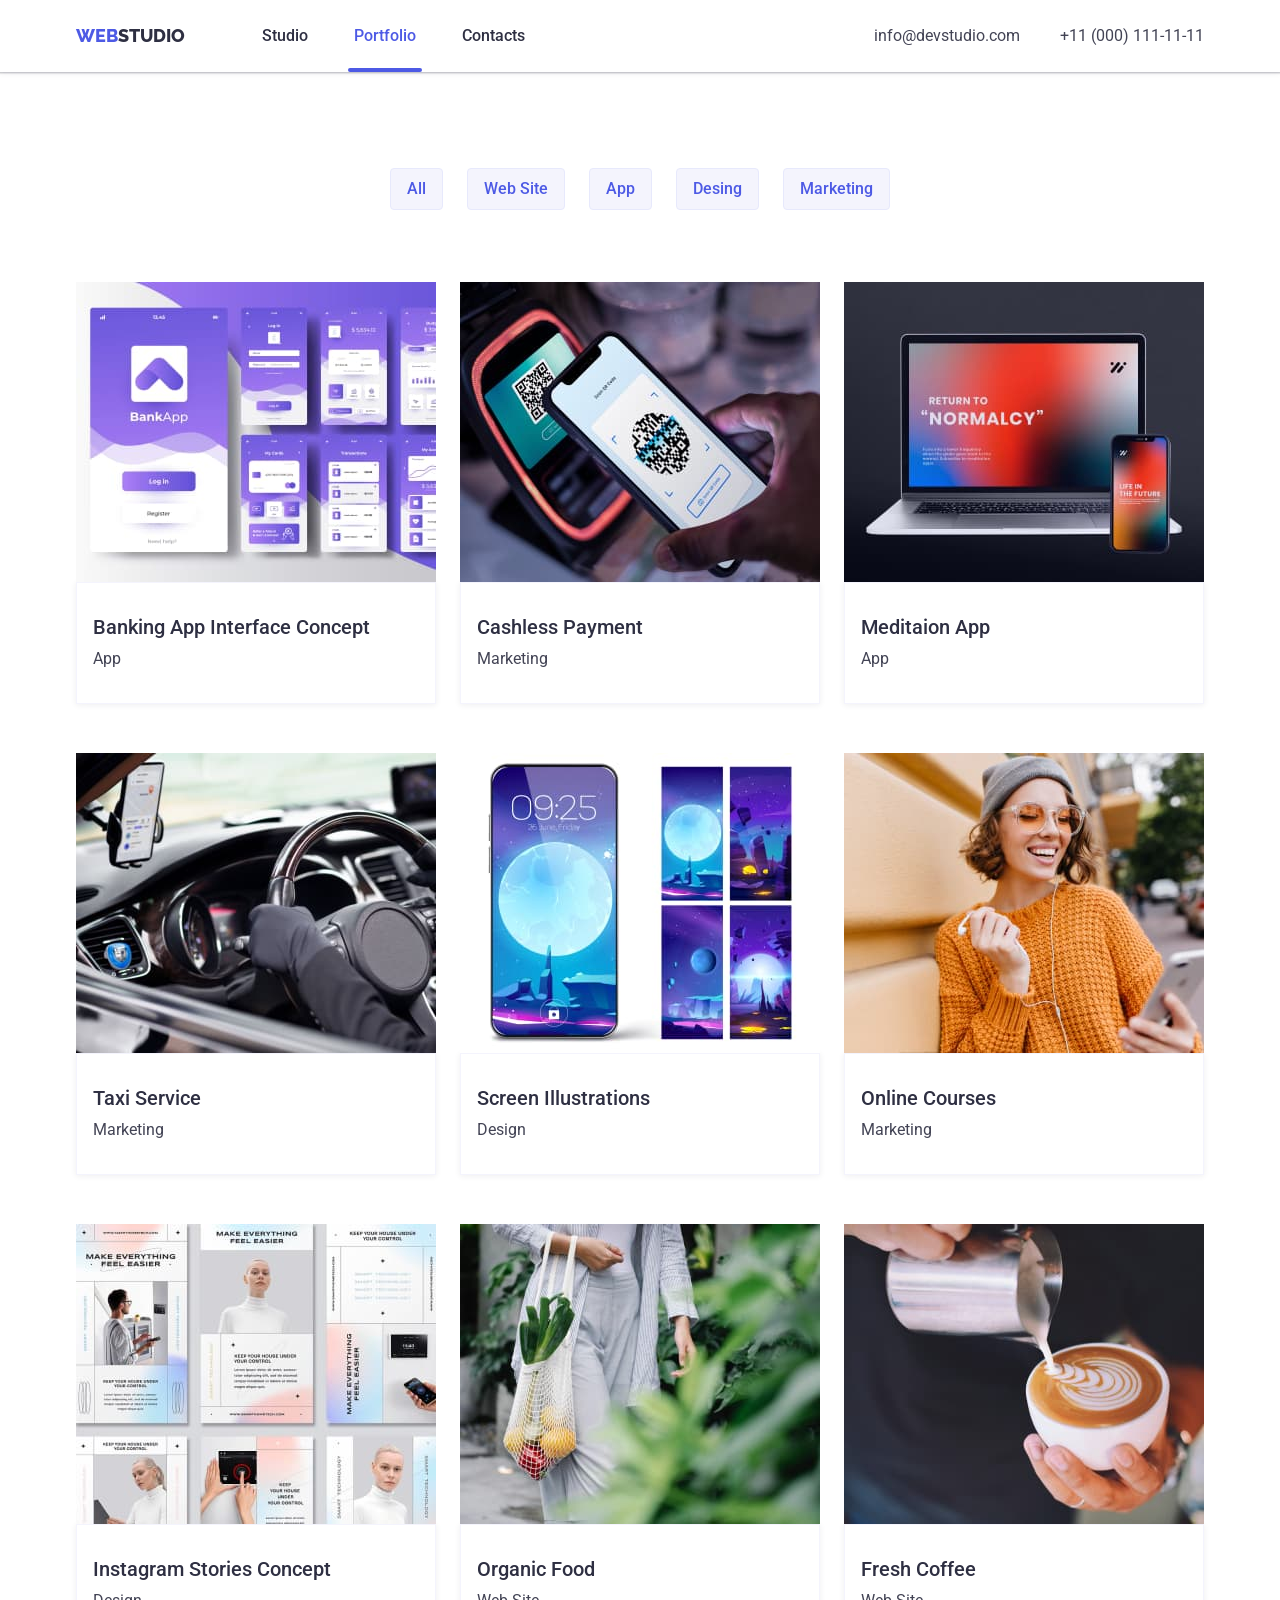
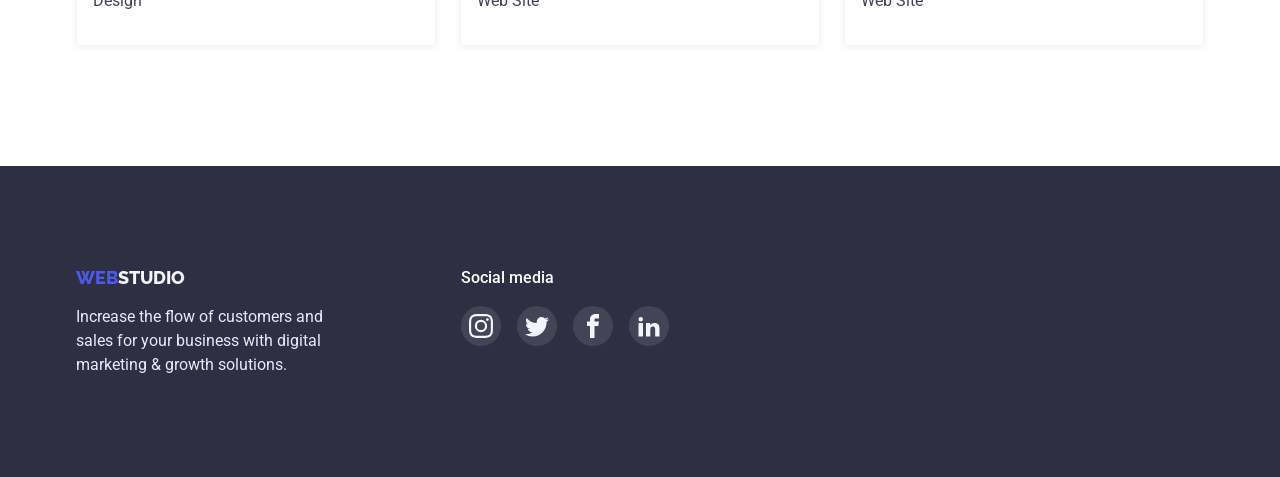
==== portfolio.html @ b34e12d8 "Files copy file" ====
<!DOCTYPE html>
<html lang="en">

<head>
    <meta charset="UTF-8" />
    <meta http-equiv="X-UA-Compatible" content="IE=edge" />
    <meta name="viewport" content="width=device-width, initial-scale=1.0" />
    <title>Portfolio</title>
    <link rel="preconnect" href="https://fonts.googleapis.com" />
    <link rel="preconnect" href="https://fonts.gstatic.com" crossorigin />
    <link href="https://fonts.googleapis.com/css2?family=Raleway:wght@700&family=Roboto:wght@400;500;700;900&display=swap" rel="stylesheet" />
    <link rel="stylesheet" href="https://cdnjs.cloudflare.com/ajax/libs/modern-normalize/1.1.0/modern-normalize.min.css" />
    <link rel="stylesheet" href="./css/style.css" />
</head>

<body>
    <header class="header">
        <div class="container nav-container">
            <a href="./index.html" class="logo"><span class="logo_span">web</span>studio</a
        >
        <nav class="nav_menu">
          <ul class="menu-item">
            <li class="menu list">
              <a class="menu-link" href="./index.html">Studio</a>
            </li>
            <li class="menu list">
                <a class="menu-link activ" href="./portfolio.html">Portfolio</a>
            </li>
            <li class="menu list">
               <a class="menu-link" href="#">Contacts</a>
            </li>
            </ul>
            </nav>
            <ul class="menu-auth">
                <li class="auth-menu list">
                    <a class="item-auth" href="mailto:info@devstudio.com">info@devstudio.com</a
            >
          </li>
          <li class="auth-menu list">
            <a class="item-auth" href="tel:+110001111111"
              >+11 (000) 111-11-11</a
            >
          </li>
        </ul>
      </div>
    </header>
    <main>
      <section class="section-filter">
        <h1 class="hide">Filter</h1>
        <ul class="filter">
          <li class="filter-link list">
            <button class="button" type="button">All</button>
          </li>
          <li class="filter-link list">
            <button class="button" type="button">Web Site</button>
          </li>
          <li class="filter-link list">
            <button class="button" type="button">App</button>
          </li>
          <li class="filter-link list">
            <button class="button" type="button">Desing</button>
          </li>
          <li class="filter-link list">
            <button class="button" type="button">Marketing</button>
          </li>
        </ul>
        <div class="container">
          <ul class="list-filter">
            <li class="item-filter list">
              <a class="link-filter" href="">
                <div class="text-item-efect">
                  <img
                  class="card"
                  src="./images/img-portfolio/bankink_app.jpg"
                  alt="Концепція інтерфейсу банківських додатків"
                  width="360px"
                />
                  <p class="item-text">
                    14 Stylish and User-Friendly App Design Concepts · Task Manager App · Calorie Tracker App · Exotic Fruit Ecommerce App · Cloud Storage App
                </p>
                </div>
                <div class="container-card">
                  <h2 class="subtitile">Banking App Interface Concept</h2>
                  <p class="text">App</p>
                </div>
              </a>
                </li>
                <li class="item-filter list">
                    <a class="link-filter" href="">
                      <div class="text-item-efect">
                        <img class="card" src="./images/img-portfolio/cashless_payment.jpg" alt="Безготівковий платіж" width="360px" />
                        <p class="item-text">
                          14 Stylish and User-Friendly App Design Concepts · Task Manager App · Calorie Tracker App · Exotic Fruit Ecommerce App · Cloud Storage App
                      </p> 
                      </div>
                        <div class="container-card">
                            <h2 class="subtitile">Cashless Payment</h2>
                            <p class="text">Marketing</p>
                        </div>
                    </a>
                </li>
                <li class="item-filter list">
                    <a class="link-filter" href="">
                      <div class="text-item-efect">
                        <img class="card" src="./images/img-portfolio/meditaion_app.jpg" alt="Додаток медитації" width="360px" />
                        <p class="item-text">
                            14 Stylish and User-Friendly App Design Concepts · Task Manager App · Calorie Tracker App · Exotic Fruit Ecommerce App · Cloud Storage App
                        </p>
                      </div>
                        
                        <div class="container-card">
                            <h2 class="subtitile">Meditaion App</h2>
                            <p class="text">App</p>
                        </div>
                    </a>
                </li>
                <li class="item-filter list">
                    <a class="link-filter" href="">
                      <div class="text-item-efect">
                        <img class="card" src="./images/img-portfolio/taxi.jpg" alt="Послуга таксі" width="360px" />
                        <p class="item-text">
                          14 Stylish and User-Friendly App Design Concepts · Task Manager App · Calorie Tracker App · Exotic Fruit Ecommerce App · Cloud Storage App
                      </p>
                      </div>
                        
                        <div class="container-card">
                            <h2 class="subtitile">Taxi Service</h2>
                            <p class="text">Marketing</p>
                        </div>
                    </a>
                </li>
                <li class="item-filter list">
                    <a class="link-filter" href="">
                      <div class="text-item-efect">
                        <img class="card" src="./images/img-portfolio/screen.jpg" alt="Екранні ілюстрації" width="360px" />
                        <p class="item-text">
                            14 Stylish and User-Friendly App Design Concepts · Task Manager App · Calorie Tracker App · Exotic Fruit Ecommerce App · Cloud Storage App
                        </p>
                      </div>
                        <div class="container-card">
                            <h2 class="subtitile">Screen Illustrations</h2>
                            <p class="text">Design</p>
                        </div>
                    </a>
                </li>
                <li class="item-filter list">
                    <a class="link-filter" href="">
                      <div class="text-item-efect">
                        <img class="card" src="./images/img-portfolio/online_courses.jpg" alt="Інтернет -курси" width="360px" />
                        <p class="item-text">
                            14 Stylish and User-Friendly App Design Concepts · Task Manager App · Calorie Tracker App · Exotic Fruit Ecommerce App · Cloud Storage App
                        </p>
                      </div>
                        
                        <div class="container-card">
                            <h2 class="subtitile">Online Courses</h2>
                            <p class="text">Marketing</p>
                        </div>
                    </a>
                </li>
                <li class="item-filter list">
                    <a class="link-filter" href="">
                      <div class="text-item-efect">
                        <img class="card" src="./images/img-portfolio/instagram_stories.jpg" alt="Концепція Instagram Stories" width="360px" />
                        <p class="item-text">
                            14 Stylish and User-Friendly App Design Concepts · Task Manager App · Calorie Tracker App · Exotic Fruit Ecommerce App · Cloud Storage App
                        </p>
                      </div>
                        <div class="container-card">
                            <h2 class="subtitile">Instagram Stories Concept</h2>
                            <p class="text">Design</p>
                        </div>
                    </a>
                </li>
                <li class="item-filter list">
                    <a class="link-filter" href="">
                      <div class="text-item-efect">
                        <img class="card" src="./images/img-portfolio/ordanic_food.jpg" alt="Натуральні харчові продукти" width="360px" />
                        <p class="item-text">
                            14 Stylish and User-Friendly App Design Concepts · Task Manager App · Calorie Tracker App · Exotic Fruit Ecommerce App · Cloud Storage App
                        </p>
                      </div>
                        
                        <div class="container-card">
                            <h2 class="subtitile">Organic Food</h2>
                            <p class="text">Web Site</p>
                        </div>
                    </a>
                </li>
                <li class="item-filter list">
                    <a class="link-filter" href="">
                      <div class="text-item-efect">
                        <img class="card" src="./images/img-portfolio/coffe.jpg" alt="Свіжа кава" width="360px" />
                        <p class="item-text">
                            14 Stylish and User-Friendly App Design Concepts · Task Manager App · Calorie Tracker App · Exotic Fruit Ecommerce App · Cloud Storage App
                        </p>
                      </div>
                        
                        <div class="container-card">
                            <h2 class="subtitile">Fresh Coffee</h2>
                            <p class="text">Web Site</p>
                        </div>
                    </a>
                </li>
            </ul>
        </div>
        </section>
        </main>
        <!-- Footer -->
        <footer class="footer">
          <div class="container">
            <div class="container-footer">
              <a href="" class="logo"
                ><span class="logo_span">web</span
                ><span class="logo_footer">studio</span></a
              >
              <p class="footer-text">
                Increase the flow of customers and sales for your business with
                digital marketing & growth solutions.
              </p>
            </div>
            <div class="container-social">
              <h3 class="text-social">Social media</h3>
              <ul class="footer-icon">
                <li class="icon-footer-svg list">
                  <a class="icons-button" href="">
                    <svg class="icon-svg" widht="24" height="24">
                      <use
                        href="./images/icons.svg/symbol-defs.svg#icon-instagram1"
                      ></use>
                    </svg>
                  </a>
                   </li>
                    <li class="icon-footer-svg list">
                        <a class="icons-button" href="">
                            <svg class="icon-svg" widht="24" height="24">
                        <use href="./images/icons.svg/symbol-defs.svg#icon-twitter1"></use>
                      </svg>
                        </a>
                    </li>
                    <li class="icon-footer-svg list">
                        <a class="icons-button" href="">
                            <svg class="icon-svg" widht="24" height="24">
                              <use href="./images/icons.svg/symbol-defs.svg#icon-facebook1"></use>
                      </svg>
                        </a>
                    </li>
                    <li class="icon-footer-svg list">
                        <a class="icons-button" href="">
                            <svg class="icon-svg" widht="24" height="24">
                              <use href="./images/icons.svg/symbol-defs.svg#icon-linkedin2"></use>
    
                      </svg>
                        </a>
                    </li> 
                </li>
              </ul>
            </div>
          </div>
        </footer>
        <script src="./modal.js"></script>
</body>

</html>
---- css/style.css ----
body {
    font-family: 'Roboto', sans-serif;
    font-size: 16px;
    color: #2E2F42;
}

:root {
    --color-iris: #4D5AE5;
    --color-iris-active: #404BBF;
    --color-navy-blue: #2E2F42;
    --color-slate: #434455;
    --color-light-slate: #8E8F99;
    --color-cornflower: #E7E9FC;
    --color-cloud: #F4F4FD;
    --color-many-blue-modal: rgba(46, 47, 66, 0.08);
    --color-white: #FFFFFF;
    --color-green: #31D0AA;
    --color-helper: #8E8F99;

    --taming-function: cubic-bezier(0.4, 0, 0.2, 1);
}

h1,
h2,
h3,
h4,
h5,
h6,
p {
    margin: 0;
}

.hide {
    display: none;
}

.list {
    padding: 0;
    margin: 0;
    list-style: none;
}


/*----------------- Logo ------------------*/

.logo {
    font-family: 'Raleway';
    font-weight: 800;
    font-size: 18px;
    line-height: 1.3;
    text-transform: uppercase;
    text-decoration: none;
    color: var(--color-navy-blue);
}

.logo_span {
    color: var(--color-iris);
}


/*----------------- Navigetion ------------------*/

.backdrop {
    position: fixed;
    top: 0;
    left: 0;
    width: 100%;
    height: 100%;
    background: rgba(46, 47, 66, 0.4);

}

.backdrop.is-hidden {
    opacity: 0;
    pointer-events: none;
}

.backdrop.is-hidden .modal {
    transform: translate(-50%, -50%) scale(0.9);
}

.modal {
    position: absolute;
    top: 50%;
    left: 50%;
    transform: translate(-50%, -50%) scale(1);

    transition: transform 250ms var(--taming-function);

    height: 576px;
    width: 408px;


    background-color: var(--color-cloud);
    border-radius: 4px;

    box-shadow: 0px 1px 1px rgba(0, 0, 0, 0.14), 0px 1px 3px rgba(0, 0, 0, 0.12), 0px 2px 1px rgba(0, 0, 0, 0.2);
}


.button-modal {
    position: absolute;
    top: 0;
    right: 0;
    margin-top: 24px;
    margin-right: 24px;
    cursor: pointer;
    width: 24px;
    height: 24px;
    background-color: var(--color-cornflower);
    border: 1px solid rgba(0, 0, 0, 0.1);
    border-radius: 50%;
    background-image: url('../images/decoretion/to_close_modal.svg');
    background-repeat: no-repeat;
    background-position: center;
    background-size: 8px;
}


.header {
    box-shadow: 0px 2px 1px rgba(46, 47, 66, 0.08), 0px 1px 1px rgba(46, 47, 66, 0.16), 0px 1px 6px rgba(46, 47, 66, 0.08);
}

.nav-container {
    display: flex;
    align-items: center;
}

.menu-item,
.menu-auth {
    margin: 0;
    padding: 0;
}

.menu-item {
    display: flex;
    margin-left: 77px;
}

.menu-item .menu {
    margin-right: 40px;
}

.menu-item .menu:last-child {
    margin-right: 0;
}

.menu-item .menu-link {
    display: block;
    font-weight: 500;
    line-height: 1.5;
    text-decoration: none;
    padding-top: 24px;
    padding-bottom: 24px;
    color: var(--color-navy-blue);
    transition: color 250ms var(--taming-function);
}

.menu-item .activ {
    position: relative;
    display: block;
    padding: 24px 6px 24px 6px;
    color: var(--color-iris);
}


.activ::after {
    content: '';
    position: absolute;
    left: 0;
    bottom: 0;
    width: 100%;
    height: 4px;
    background-color: var(--color-iris);
    border-radius: 2px;
}

.menu-item .menu-link:hover,
.menu-item .menu-link:focus {
    color: var(--color-slate);
}

.menu-item .activ:hover {
    color: var(--color-iris);
}

.menu-item .menu-link:active {
    color: var(--color-iris);
}

.menu-auth {
    display: flex;
    margin-left: auto;
}

.menu-auth .auth-menu+.auth-menu {
    margin-left: 40px;
}

.item-auth {
    line-height: 1.5;
    color: var(--color-slate);
    text-decoration: none;
    transition: color 250ms var(--taming-function);
}

.item-auth:hover,
.item-auth:focus {
    color: var(--color-iris);
}


/*----------------- Hero ------------------*/

.hero {
    background-color: var(--color-navy-blue);
    padding-top: 192px;
    padding-bottom: 192px;
    max-width: 1440px;
    margin-left: auto;
    margin-right: auto;
    background-image: linear-gradient( to right, rgba(46, 47, 66, 0.7), rgba(46, 47, 66, 0.7)), url("../images/people-office\ .jpg");
    background-repeat: no-repeat;
    background-position: center;
    background-size: cover;
}

.title {
    text-align: center;
    font-size: 56px;
    font-weight: 500;
    line-height: 1.07;
    margin-bottom: 48px;
    color: var(--color-white);
}


/*----------------- Buttoon ------------------*/

.btn {
    display: block;
    font-size: 16px;
    font-weight: 500;
    line-height: 1.25;
    font-family: inherit;
    cursor: pointer;
    padding: 16px 32px;
    margin: 0 auto;
    color: var(--color-white);
    background-color: var(--color-iris);
    border: 1px solid transparent;
    box-shadow: 0px 4px 4px rgba(0, 0, 0, 0.15);
    border-radius: 4px;
    transition: background-color 250ms cubic-bezier(0.4, 0, 0.2, 1);
}

.btn:hover,
.btn:focus {
    background-color: var(--color-iris);
    box-shadow: 0px 1px 6px rgba(46, 47, 66, 0.08), 0px 1px 1px rgba(46, 47, 66, 0.16), 0px 2px 1px rgba(46, 47, 66, 0.08);
}

.btn:active {
    background-color: var(--color-iris-active);
    box-shadow: 0px 4px 4px rgba(0, 0, 0, 0.15);
}


/*----- Button Portfolio -----*/

.button {
    font-family: inherit;
    font-weight: 500;
    cursor: pointer;
    color: var(--color-iris);
    background: var(--color-cloud);
    padding: 8px 16px;
    border-radius: 4px;
    line-height: 1.5;
    border: 1px solid var(--color-cornflower);
    transition: background 250ms var(--taming-function),
    border 250ms var(--taming-function),
    color 250ms var(--taming-function);

}

.button:active,
.button:hover,
.button:focus {
    color: var(--color-white);
    background-color: var(--color-iris);
    border: 1px solid var(--color-iris);
    box-shadow: 0px 3px 1px rgba(0, 0, 0, 0.1), 0px 2px 1px rgba(0, 0, 0, 0.08), 0px 2px 2px rgba(0, 0, 0, 0.12);
}


/*----------------- Section ------------------*/

.container {
    width: 1158px;
    margin-right: auto;
    margin-left: auto;
    padding-left: 15px;
    padding-right: 15px;
}

.container-text {
    text-align: center;
    width: 264px;
    padding-top: 32px;
    padding-left: 0;
    padding-right: 0;
}

.section {
    padding-top: 120px;
    padding-bottom: 120px;
}

.section-nature {
    padding-bottom: 0;
}

.section-could {
    background-color: var(--color-cloud);
}

.section-title {
    text-align: center;
    font-size: 36px;
    font-weight: 700;
    line-height: 1.1;
    margin-bottom: 72px;
    text-transform: capitalize;
}

.section-sybtitle {
    font-size: 20px;
    font-weight: 500;
    line-height: 1.2;
    margin-bottom: 8px;
}

.icon-antenna::before {
    content: '';
    display: block;
    height: 112px;
    margin-bottom: 8px;
    background-color: var(--color-cloud);
    background-image: url("../images/icons.svg/antenna.svg");
    background-repeat: no-repeat;
    background-position: center;
    border-radius: 4px;
}

.icon-clock::before {
    content: '';
    display: block;
    height: 112px;
    margin-bottom: 8px;
    background-color: var(--color-cloud);
    background-image: url("../images/icons.svg/clock.svg");
    background-repeat: no-repeat;
    background-position: center;
    border-radius: 4px;
}

.icon-diagram::before {
    content: '';
    display: block;
    height: 112px;
    margin-bottom: 8px;
    background-color: var(--color-cloud);
    background-image: url("../images/icons.svg/diagram.svg");
    background-repeat: no-repeat;
    background-position: center;
    border-radius: 4px;
}

.icon-astronaut::before {
    content: '';
    display: block;
    height: 112px;
    margin-bottom: 8px;
    background-color: var(--color-cloud);
    background-image: url("../images/icons.svg/astronaut.svg");
    background-repeat: no-repeat;
    background-position: center;
    border-radius: 4px;
}

.section--text {
    display: flex;
    margin: 0;
    padding: 0;
}

.section--text .list {
    margin-right: 24px;
}

.section--text .list:last-child {
    margin-right: 0;
}

.section-text {
    width: 256px;
    line-height: 1.5;
    color: var(--color-navy-blue);
}

.user-subtitle {
    font-size: 20px;
    font-weight: 500;
    line-height: 1.2;
    margin-bottom: 8px;
}

.list_work {
    display: flex;
    padding: 0;
}

.list_work > .list:not(:last-child) {
    margin-right: 24px;
}

.user-text {
    width: 264px;
    line-height: 1.2;
    color: var(--color-slate);
}

.user-item {
    background-color: var(--color-white);
    box-shadow: 0px 1px 6px rgba(46, 47, 66, 0.08), 0px 1px 1px rgba(46, 47, 66, 0.16), 0px 2px 1px rgba(46, 47, 66, 0.08);
    border-radius: 0px 0px 4px 4px;
}

.user-list {
    display: flex;
    margin: 0;
    padding: 0;
}

.user-list .list:not(:last-child) {
    margin-right: 24px;
}

.user-item-svg {
    display: flex;
    padding: 8px 16px 32px 16px;
}

.user-icon-svg {
    width: 40px;
    height: 40px;
}

.social-icon {
    display: flex;
    width: 100%;
    height: 100%;
    align-items: center;
    justify-content: center;
    background-color: var(--color-iris);
    border-radius: 50%;
}


.user-svg {
    fill: var(--color-cloud);
}

.card {
    display: block;
}


.icon-svg-link-customers {
    display: flex;
    width: 168px;
    height: 88px;
    align-items: center;
    justify-content: center;
    color: var(--color-light-slate);
    border: 1px solid var(--color-helper);
    border-radius: 4px;
    transition: color 250ms var(--taming-function),
    border 250ms var(--taming-function);
    ;
}


.icon-svg-link-customers:hover,
.icon-svg-link-customers:focus {    
    color: var(--color-iris);
    border-color: var(--color-iris);
}

.icon-customers {   
    fill: currentColor;
}

/*----------------- Footer ------------------*/

.footer .container {
    display: flex;
}

.logo_footer {
    color: var(--color-cloud);
}

.footer {
    padding-top: 100px;
    padding-bottom: 100px;
    background-color: var(--color-navy-blue);
}

.footer-text {
    width: 265px;
    line-height: 1.5;
    margin-top: 16px;
    color: var(--color-cornflower);
}

.container-social {
    margin-left: 120px;
}

.footer-icon {
    display: flex;
    margin: 0;
    padding: 0;
}

.footer-icon .icon-footer-svg+.icon-footer-svg {
    margin-left: 16px
}

.text-social {
    font-size: inherit;
    font-weight: 500;
    line-height: 1.5;
    margin-bottom: 16px;
    color: var(--color-white);
    
}


.icon-footer-svg {
    width: 40px;
    height: 40px;
}

.icons-button {
    display: flex;
    width: 100%;
    height: 100%;
    align-items: center;
    justify-content: center;
    background-color: rgba(255, 255, 255, 0.1);
    border-radius: 50%;

    transition: background-color 250ms var(--taming-function);
}

.icons-button:hover,
.icons-button:focus {
    background-color: var(--color-green);
}

.icon-svg {
    fill:var(--color-cloud);
}

.container-subscibe {
    margin-left: 80px;
}

.form-button {
    font-weight: 700;
    line-height: 1.5;
    cursor: pointer;
    width: 168px;
    height: 40px;
    padding-left: 24px;
    padding-right: 64px;
    color: var(--color-white);
    background-color: var(--color-iris);
    border-color: transparent;
    border-radius: 4px;
}

.form-button::after {
    content: '';
    background-image: url('../images/decoretion/plane_send.svg');
}

/*----------------- Protfolio ------------------*/

.section-filter {
    padding-top: 96px;
    padding-bottom: 120px;
}

.list-filter {
    display: flex;
    flex-wrap: wrap;
    justify-content: space-between;
    padding: 0;
    margin: 0;
}

.list-filter .item-filter+.item-filter:nth-child(-n+6) {
    margin-bottom: 49px;
}

.text-item-efect {
    position: relative;
    overflow: hidden;
    
}

.item-text {
    line-height: 1.5;

    position: absolute;
    top: 0;
    left: 0;

    width: 100%;
    height: 100%;

    padding: 40px 32px 0;

    background: rgba(77, 90, 229, 0.9);
    color: var(--color-cloud);

    opacity: 0;

    transform: translateY(100%);
    transition: transform 250ms var(--taming-function),
      opacity 250ms var(--taming-function);
}

.link-filter:hover .item-text,
.link-filter:focus .item-text {
    transform: translateY(0);
    opacity: 1;
}

.link-filter {
    display: block;
    color: var(--color-navy-blue);
    text-decoration: none;
}

.container-card {
    border: 0.5px solid #F4F4FD;
    box-shadow: 0px 1px 6px rgba(46, 47, 66, 0.08);
    background-color: var(--color-white);
}

.link-filter:hover,
.link-filter:focus {
    box-shadow: 0px 1px 6px rgba(46, 47, 66, 0.08), 0px 1px 1px rgba(46, 47, 66, 0.16), 0px 2px 1px rgba(46, 47, 66, 0.08);;
}       

.container-card {
    padding: 32px 0 32px 16px;
}

.subtitile {
    font-size: 20px;
    font-weight: 500;
    margin-bottom: 8px;
    line-height: 1.2;
    color: var(--color-navy-blue);
}

.text {
    line-height: 1.5;
    color: var(--color-slate);
}

.filter {
    display: flex;
    justify-content: center;
    margin: 0;
    padding: 0;
    margin-bottom: 72px;
}

.filter .list+.list {
    margin-left: 24px;
}
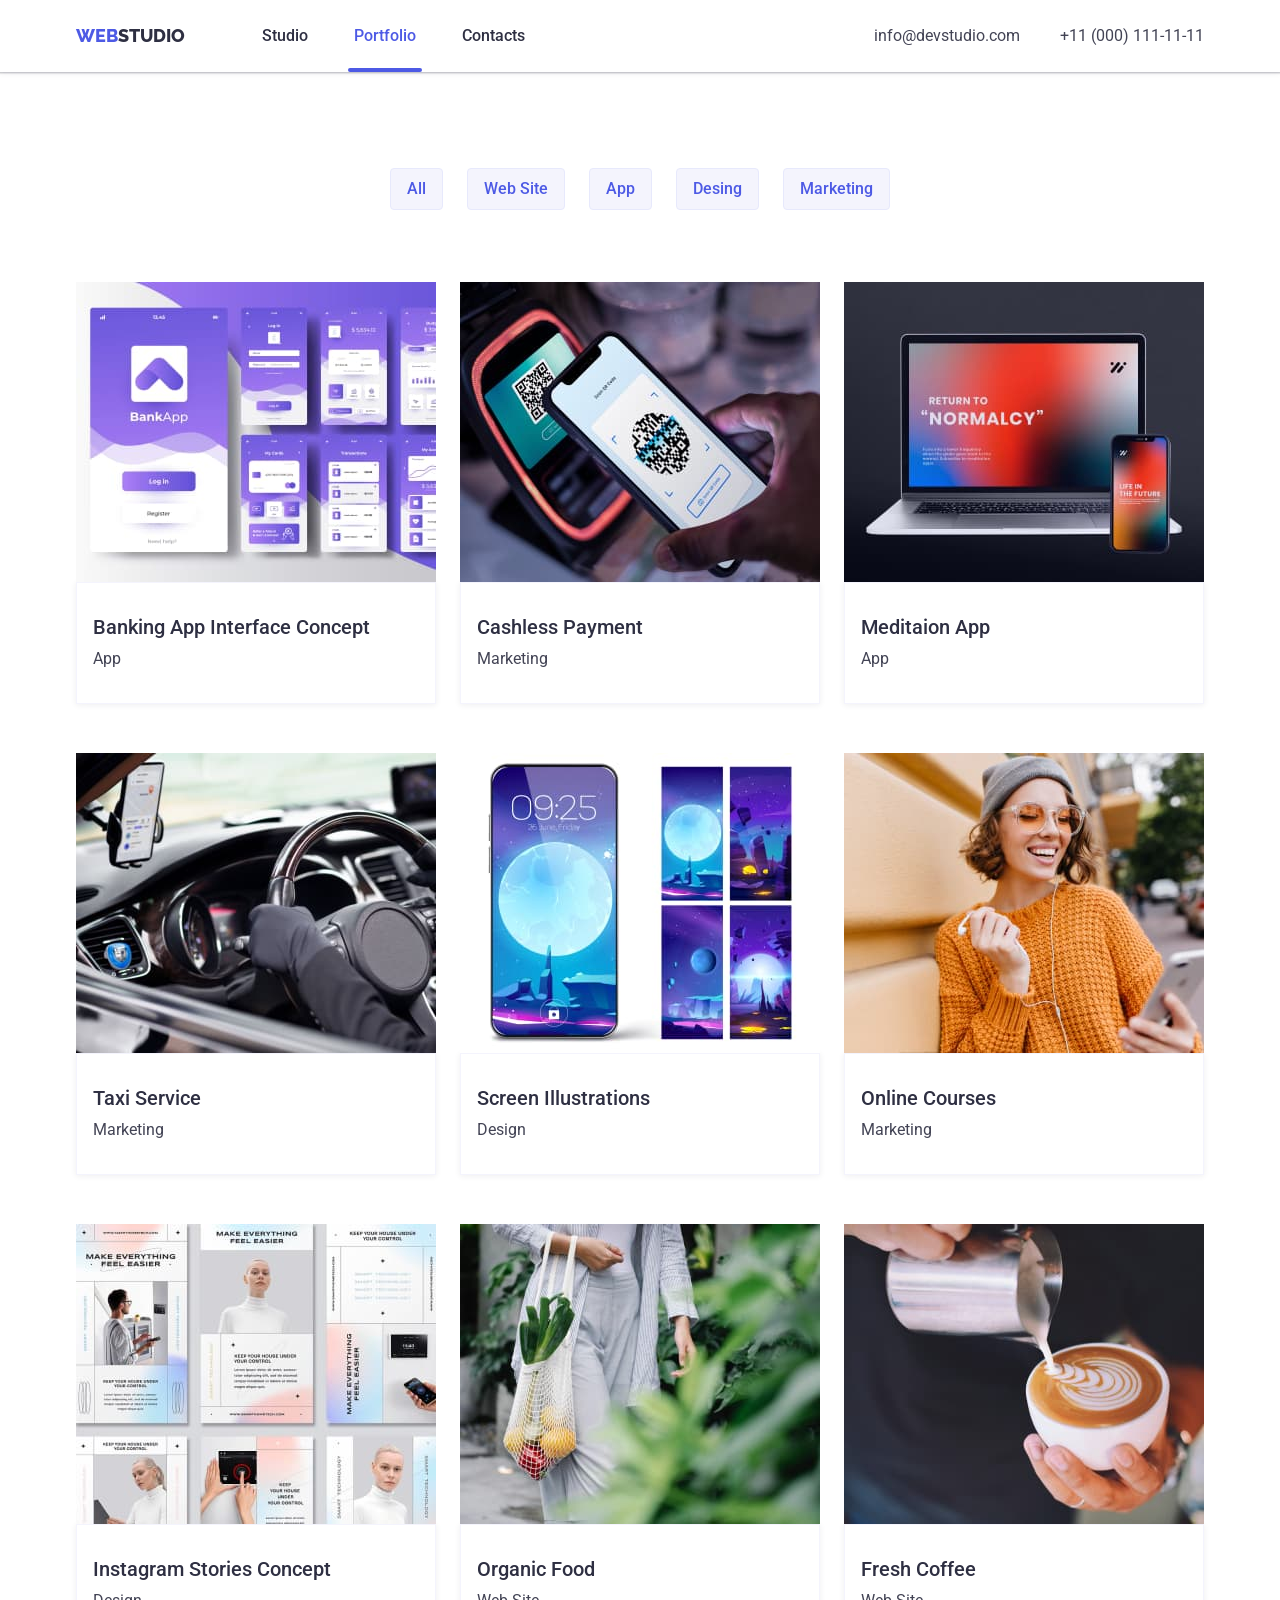
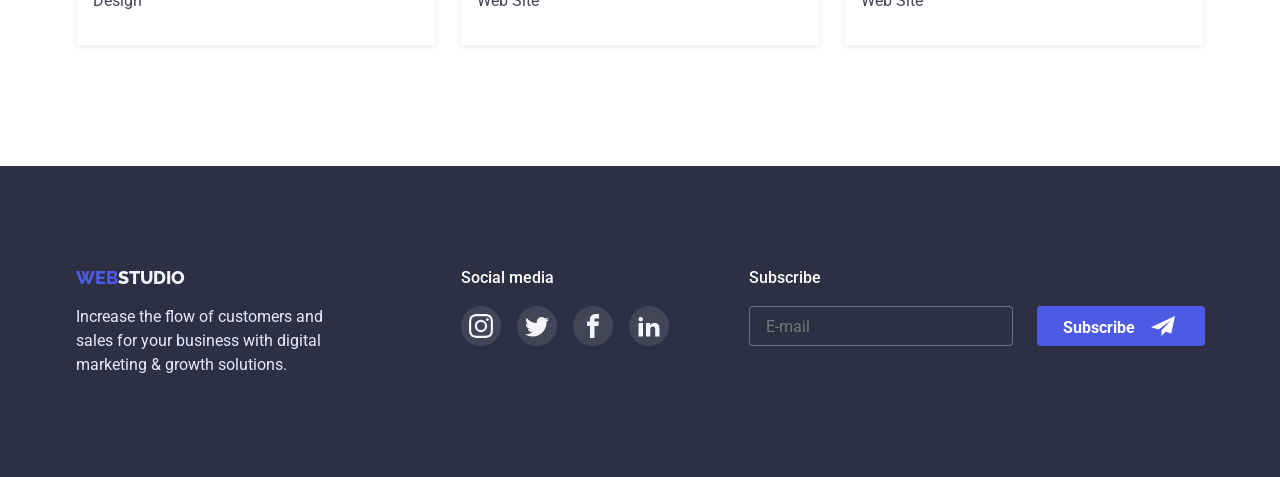
==== commit 2fdd2466: "css css" ====
--- a/portfolio.html
+++ b/portfolio.html
@@ -2,263 +2,269 @@
 <html lang="en">
 
 <head>
-    <meta charset="UTF-8" />
-    <meta http-equiv="X-UA-Compatible" content="IE=edge" />
-    <meta name="viewport" content="width=device-width, initial-scale=1.0" />
-    <title>Portfolio</title>
-    <link rel="preconnect" href="https://fonts.googleapis.com" />
-    <link rel="preconnect" href="https://fonts.gstatic.com" crossorigin />
-    <link href="https://fonts.googleapis.com/css2?family=Raleway:wght@700&family=Roboto:wght@400;500;700;900&display=swap" rel="stylesheet" />
-    <link rel="stylesheet" href="https://cdnjs.cloudflare.com/ajax/libs/modern-normalize/1.1.0/modern-normalize.min.css" />
-    <link rel="stylesheet" href="./css/style.css" />
+  <meta charset="UTF-8" />
+  <meta http-equiv="X-UA-Compatible" content="IE=edge" />
+  <meta name="viewport" content="width=device-width, initial-scale=1.0" />
+  <title>Portfolio</title>
+  <link rel="preconnect" href="https://fonts.googleapis.com" />
+  <link rel="preconnect" href="https://fonts.gstatic.com" crossorigin />
+  <link href="https://fonts.googleapis.com/css2?family=Raleway:wght@700&family=Roboto:wght@400;500;700;900&display=swap"
+    rel="stylesheet" />
+  <link rel="stylesheet"
+    href="https://cdnjs.cloudflare.com/ajax/libs/modern-normalize/1.1.0/modern-normalize.min.css" />
+  <link rel="stylesheet" href="./css/style.css" />
 </head>
 
 <body>
-    <header class="header">
-        <div class="container nav-container">
-            <a href="./index.html" class="logo"><span class="logo_span">web</span>studio</a
-        >
-        <nav class="nav_menu">
-          <ul class="menu-item">
-            <li class="menu list">
-              <a class="menu-link" href="./index.html">Studio</a>
-            </li>
-            <li class="menu list">
-                <a class="menu-link activ" href="./portfolio.html">Portfolio</a>
-            </li>
-            <li class="menu list">
-               <a class="menu-link" href="#">Contacts</a>
-            </li>
-            </ul>
-            </nav>
-            <ul class="menu-auth">
-                <li class="auth-menu list">
-                    <a class="item-auth" href="mailto:info@devstudio.com">info@devstudio.com</a
-            >
-          </li>
-          <li class="auth-menu list">
-            <a class="item-auth" href="tel:+110001111111"
-              >+11 (000) 111-11-11</a
-            >
+  <header class="header">
+    <div class="container nav-container">
+      <a href="./index.html" class="logo"><span class="logo_span">web</span>studio</a>
+      <nav class="nav_menu">
+        <ul class="menu-item">
+          <li class="menu list">
+            <a class="menu-link" href="./index.html">Studio</a>
+          </li>
+          <li class="menu list">
+            <a class="menu-link activ" href="./portfolio.html">Portfolio</a>
+          </li>
+          <li class="menu list">
+            <a class="menu-link" href="#">Contacts</a>
           </li>
         </ul>
-      </div>
-    </header>
-    <main>
-      <section class="section-filter">
-        <h1 class="hide">Filter</h1>
-        <ul class="filter">
-          <li class="filter-link list">
-            <button class="button" type="button">All</button>
-          </li>
-          <li class="filter-link list">
-            <button class="button" type="button">Web Site</button>
-          </li>
-          <li class="filter-link list">
-            <button class="button" type="button">App</button>
-          </li>
-          <li class="filter-link list">
-            <button class="button" type="button">Desing</button>
-          </li>
-          <li class="filter-link list">
-            <button class="button" type="button">Marketing</button>
+      </nav>
+      <ul class="menu-auth">
+        <li class="auth-menu list">
+          <a class="item-auth" href="mailto:info@devstudio.com">info@devstudio.com</a>
+        </li>
+        <li class="auth-menu list">
+          <a class="item-auth" href="tel:+110001111111">+11 (000) 111-11-11</a>
+        </li>
+      </ul>
+    </div>
+  </header>
+  <main>
+    <section class="section-filter">
+      <h1 class="hide">Filter</h1>
+      <ul class="filter">
+        <li class="filter-link list">
+          <button class="button" type="button">All</button>
+        </li>
+        <li class="filter-link list">
+          <button class="button" type="button">Web Site</button>
+        </li>
+        <li class="filter-link list">
+          <button class="button" type="button">App</button>
+        </li>
+        <li class="filter-link list">
+          <button class="button" type="button">Desing</button>
+        </li>
+        <li class="filter-link list">
+          <button class="button" type="button">Marketing</button>
+        </li>
+      </ul>
+      <div class="container">
+        <ul class="list-filter">
+          <li class="item-filter list">
+            <a class="link-filter" href="">
+              <div class="text-item-efect">
+                <img class="card" src="./images/img-portfolio/bankink_app.jpg"
+                  alt="Концепція інтерфейсу банківських додатків" width="360px" />
+                <p class="item-text">
+                  14 Stylish and User-Friendly App Design Concepts · Task Manager App · Calorie Tracker App · Exotic
+                  Fruit Ecommerce App · Cloud Storage App
+                </p>
+              </div>
+              <div class="container-card">
+                <h2 class="subtitile">Banking App Interface Concept</h2>
+                <p class="text">App</p>
+              </div>
+            </a>
+          </li>
+          <li class="item-filter list">
+            <a class="link-filter" href="">
+              <div class="text-item-efect">
+                <img class="card" src="./images/img-portfolio/cashless_payment.jpg" alt="Безготівковий платіж"
+                  width="360px" />
+                <p class="item-text">
+                  14 Stylish and User-Friendly App Design Concepts · Task Manager App · Calorie Tracker App · Exotic
+                  Fruit Ecommerce App · Cloud Storage App
+                </p>
+              </div>
+              <div class="container-card">
+                <h2 class="subtitile">Cashless Payment</h2>
+                <p class="text">Marketing</p>
+              </div>
+            </a>
+          </li>
+          <li class="item-filter list">
+            <a class="link-filter" href="">
+              <div class="text-item-efect">
+                <img class="card" src="./images/img-portfolio/meditaion_app.jpg" alt="Додаток медитації"
+                  width="360px" />
+                <p class="item-text">
+                  14 Stylish and User-Friendly App Design Concepts · Task Manager App · Calorie Tracker App · Exotic
+                  Fruit Ecommerce App · Cloud Storage App
+                </p>
+              </div>
+
+              <div class="container-card">
+                <h2 class="subtitile">Meditaion App</h2>
+                <p class="text">App</p>
+              </div>
+            </a>
+          </li>
+          <li class="item-filter list">
+            <a class="link-filter" href="">
+              <div class="text-item-efect">
+                <img class="card" src="./images/img-portfolio/taxi.jpg" alt="Послуга таксі" width="360px" />
+                <p class="item-text">
+                  14 Stylish and User-Friendly App Design Concepts · Task Manager App · Calorie Tracker App · Exotic
+                  Fruit Ecommerce App · Cloud Storage App
+                </p>
+              </div>
+
+              <div class="container-card">
+                <h2 class="subtitile">Taxi Service</h2>
+                <p class="text">Marketing</p>
+              </div>
+            </a>
+          </li>
+          <li class="item-filter list">
+            <a class="link-filter" href="">
+              <div class="text-item-efect">
+                <img class="card" src="./images/img-portfolio/screen.jpg" alt="Екранні ілюстрації" width="360px" />
+                <p class="item-text">
+                  14 Stylish and User-Friendly App Design Concepts · Task Manager App · Calorie Tracker App · Exotic
+                  Fruit Ecommerce App · Cloud Storage App
+                </p>
+              </div>
+              <div class="container-card">
+                <h2 class="subtitile">Screen Illustrations</h2>
+                <p class="text">Design</p>
+              </div>
+            </a>
+          </li>
+          <li class="item-filter list">
+            <a class="link-filter" href="">
+              <div class="text-item-efect">
+                <img class="card" src="./images/img-portfolio/online_courses.jpg" alt="Інтернет -курси" width="360px" />
+                <p class="item-text">
+                  14 Stylish and User-Friendly App Design Concepts · Task Manager App · Calorie Tracker App · Exotic
+                  Fruit Ecommerce App · Cloud Storage App
+                </p>
+              </div>
+              <div class="container-card">
+                <h2 class="subtitile">Online Courses</h2>
+                <p class="text">Marketing</p>
+              </div>
+            </a>
+          </li>
+          <li class="item-filter list">
+            <a class="link-filter" href="">
+              <div class="text-item-efect">
+                <img class="card" src="./images/img-portfolio/instagram_stories.jpg" alt="Концепція Instagram Stories"
+                  width="360px" />
+                <p class="item-text">
+                  14 Stylish and User-Friendly App Design Concepts · Task Manager App · Calorie Tracker App · Exotic
+                  Fruit Ecommerce App · Cloud Storage App
+                </p>
+              </div>
+              <div class="container-card">
+                <h2 class="subtitile">Instagram Stories Concept</h2>
+                <p class="text">Design</p>
+              </div>
+            </a>
+          </li>
+          <li class="item-filter list">
+            <a class="link-filter" href="">
+              <div class="text-item-efect">
+                <img class="card" src="./images/img-portfolio/ordanic_food.jpg" alt="Натуральні харчові продукти"
+                  width="360px" />
+                <p class="item-text">
+                  14 Stylish and User-Friendly App Design Concepts · Task Manager App · Calorie Tracker App · Exotic
+                  Fruit Ecommerce App · Cloud Storage App
+                </p>
+              </div>
+
+              <div class="container-card">
+                <h2 class="subtitile">Organic Food</h2>
+                <p class="text">Web Site</p>
+              </div>
+            </a>
+          </li>
+          <li class="item-filter list">
+            <a class="link-filter" href="">
+              <div class="text-item-efect">
+                <img class="card" src="./images/img-portfolio/coffe.jpg" alt="Свіжа кава" width="360px" />
+                <p class="item-text">
+                  14 Stylish and User-Friendly App Design Concepts · Task Manager App · Calorie Tracker App · Exotic
+                  Fruit Ecommerce App · Cloud Storage App
+                </p>
+              </div>
+
+              <div class="container-card">
+                <h2 class="subtitile">Fresh Coffee</h2>
+                <p class="text">Web Site</p>
+              </div>
+            </a>
           </li>
         </ul>
-        <div class="container">
-          <ul class="list-filter">
-            <li class="item-filter list">
-              <a class="link-filter" href="">
-                <div class="text-item-efect">
-                  <img
-                  class="card"
-                  src="./images/img-portfolio/bankink_app.jpg"
-                  alt="Концепція інтерфейсу банківських додатків"
-                  width="360px"
-                />
-                  <p class="item-text">
-                    14 Stylish and User-Friendly App Design Concepts · Task Manager App · Calorie Tracker App · Exotic Fruit Ecommerce App · Cloud Storage App
-                </p>
-                </div>
-                <div class="container-card">
-                  <h2 class="subtitile">Banking App Interface Concept</h2>
-                  <p class="text">App</p>
-                </div>
-              </a>
-                </li>
-                <li class="item-filter list">
-                    <a class="link-filter" href="">
-                      <div class="text-item-efect">
-                        <img class="card" src="./images/img-portfolio/cashless_payment.jpg" alt="Безготівковий платіж" width="360px" />
-                        <p class="item-text">
-                          14 Stylish and User-Friendly App Design Concepts · Task Manager App · Calorie Tracker App · Exotic Fruit Ecommerce App · Cloud Storage App
-                      </p> 
-                      </div>
-                        <div class="container-card">
-                            <h2 class="subtitile">Cashless Payment</h2>
-                            <p class="text">Marketing</p>
-                        </div>
-                    </a>
-                </li>
-                <li class="item-filter list">
-                    <a class="link-filter" href="">
-                      <div class="text-item-efect">
-                        <img class="card" src="./images/img-portfolio/meditaion_app.jpg" alt="Додаток медитації" width="360px" />
-                        <p class="item-text">
-                            14 Stylish and User-Friendly App Design Concepts · Task Manager App · Calorie Tracker App · Exotic Fruit Ecommerce App · Cloud Storage App
-                        </p>
-                      </div>
-                        
-                        <div class="container-card">
-                            <h2 class="subtitile">Meditaion App</h2>
-                            <p class="text">App</p>
-                        </div>
-                    </a>
-                </li>
-                <li class="item-filter list">
-                    <a class="link-filter" href="">
-                      <div class="text-item-efect">
-                        <img class="card" src="./images/img-portfolio/taxi.jpg" alt="Послуга таксі" width="360px" />
-                        <p class="item-text">
-                          14 Stylish and User-Friendly App Design Concepts · Task Manager App · Calorie Tracker App · Exotic Fruit Ecommerce App · Cloud Storage App
-                      </p>
-                      </div>
-                        
-                        <div class="container-card">
-                            <h2 class="subtitile">Taxi Service</h2>
-                            <p class="text">Marketing</p>
-                        </div>
-                    </a>
-                </li>
-                <li class="item-filter list">
-                    <a class="link-filter" href="">
-                      <div class="text-item-efect">
-                        <img class="card" src="./images/img-portfolio/screen.jpg" alt="Екранні ілюстрації" width="360px" />
-                        <p class="item-text">
-                            14 Stylish and User-Friendly App Design Concepts · Task Manager App · Calorie Tracker App · Exotic Fruit Ecommerce App · Cloud Storage App
-                        </p>
-                      </div>
-                        <div class="container-card">
-                            <h2 class="subtitile">Screen Illustrations</h2>
-                            <p class="text">Design</p>
-                        </div>
-                    </a>
-                </li>
-                <li class="item-filter list">
-                    <a class="link-filter" href="">
-                      <div class="text-item-efect">
-                        <img class="card" src="./images/img-portfolio/online_courses.jpg" alt="Інтернет -курси" width="360px" />
-                        <p class="item-text">
-                            14 Stylish and User-Friendly App Design Concepts · Task Manager App · Calorie Tracker App · Exotic Fruit Ecommerce App · Cloud Storage App
-                        </p>
-                      </div>
-                        
-                        <div class="container-card">
-                            <h2 class="subtitile">Online Courses</h2>
-                            <p class="text">Marketing</p>
-                        </div>
-                    </a>
-                </li>
-                <li class="item-filter list">
-                    <a class="link-filter" href="">
-                      <div class="text-item-efect">
-                        <img class="card" src="./images/img-portfolio/instagram_stories.jpg" alt="Концепція Instagram Stories" width="360px" />
-                        <p class="item-text">
-                            14 Stylish and User-Friendly App Design Concepts · Task Manager App · Calorie Tracker App · Exotic Fruit Ecommerce App · Cloud Storage App
-                        </p>
-                      </div>
-                        <div class="container-card">
-                            <h2 class="subtitile">Instagram Stories Concept</h2>
-                            <p class="text">Design</p>
-                        </div>
-                    </a>
-                </li>
-                <li class="item-filter list">
-                    <a class="link-filter" href="">
-                      <div class="text-item-efect">
-                        <img class="card" src="./images/img-portfolio/ordanic_food.jpg" alt="Натуральні харчові продукти" width="360px" />
-                        <p class="item-text">
-                            14 Stylish and User-Friendly App Design Concepts · Task Manager App · Calorie Tracker App · Exotic Fruit Ecommerce App · Cloud Storage App
-                        </p>
-                      </div>
-                        
-                        <div class="container-card">
-                            <h2 class="subtitile">Organic Food</h2>
-                            <p class="text">Web Site</p>
-                        </div>
-                    </a>
-                </li>
-                <li class="item-filter list">
-                    <a class="link-filter" href="">
-                      <div class="text-item-efect">
-                        <img class="card" src="./images/img-portfolio/coffe.jpg" alt="Свіжа кава" width="360px" />
-                        <p class="item-text">
-                            14 Stylish and User-Friendly App Design Concepts · Task Manager App · Calorie Tracker App · Exotic Fruit Ecommerce App · Cloud Storage App
-                        </p>
-                      </div>
-                        
-                        <div class="container-card">
-                            <h2 class="subtitile">Fresh Coffee</h2>
-                            <p class="text">Web Site</p>
-                        </div>
-                    </a>
-                </li>
-            </ul>
-        </div>
-        </section>
-        </main>
-        <!-- Footer -->
-        <footer class="footer">
-          <div class="container">
-            <div class="container-footer">
-              <a href="" class="logo"
-                ><span class="logo_span">web</span
-                ><span class="logo_footer">studio</span></a
-              >
-              <p class="footer-text">
-                Increase the flow of customers and sales for your business with
-                digital marketing & growth solutions.
-              </p>
-            </div>
-            <div class="container-social">
-              <h3 class="text-social">Social media</h3>
-              <ul class="footer-icon">
-                <li class="icon-footer-svg list">
-                  <a class="icons-button" href="">
-                    <svg class="icon-svg" widht="24" height="24">
-                      <use
-                        href="./images/icons.svg/symbol-defs.svg#icon-instagram1"
-                      ></use>
-                    </svg>
-                  </a>
-                   </li>
-                    <li class="icon-footer-svg list">
-                        <a class="icons-button" href="">
-                            <svg class="icon-svg" widht="24" height="24">
-                        <use href="./images/icons.svg/symbol-defs.svg#icon-twitter1"></use>
-                      </svg>
-                        </a>
-                    </li>
-                    <li class="icon-footer-svg list">
-                        <a class="icons-button" href="">
-                            <svg class="icon-svg" widht="24" height="24">
-                              <use href="./images/icons.svg/symbol-defs.svg#icon-facebook1"></use>
-                      </svg>
-                        </a>
-                    </li>
-                    <li class="icon-footer-svg list">
-                        <a class="icons-button" href="">
-                            <svg class="icon-svg" widht="24" height="24">
-                              <use href="./images/icons.svg/symbol-defs.svg#icon-linkedin2"></use>
-    
-                      </svg>
-                        </a>
-                    </li> 
-                </li>
-              </ul>
-            </div>
-          </div>
-        </footer>
-        <script src="./modal.js"></script>
+      </div>
+    </section>
+  </main>
+  <!-- Footer -->
+  <footer class="footer">
+    <div class="container">
+      <div class="container-footer">
+        <a href="" class="logo"><span class="logo_span">web</span><span class="logo_footer">studio</span></a>
+        <p class="footer-text">
+          Increase the flow of customers and sales for your business with
+          digital marketing & growth solutions.
+        </p>
+      </div>
+      <div class="container-social">
+        <h3 class="text-social">Social media</h3>
+        <ul class="footer-icon">
+          <li class="icon-footer-svg list">
+            <a class="icons-button" href="">
+              <svg class="icon-svg" widht="24" height="24">
+                <use href="./images/icons.svg/symbol-defs.svg#icon-instagram1"></use>
+              </svg>
+            </a>
+          </li>
+          <li class="icon-footer-svg list">
+            <a class="icons-button" href="">
+              <svg class="icon-svg" widht="24" height="24">
+                <use href="./images/icons.svg/symbol-defs.svg#icon-twitter1"></use>
+              </svg>
+            </a>
+          </li>
+          <li class="icon-footer-svg list">
+            <a class="icons-button" href="">
+              <svg class="icon-svg" widht="24" height="24">
+                <use href="./images/icons.svg/symbol-defs.svg#icon-facebook1"></use>
+              </svg>
+            </a>
+          </li>
+          <li class="icon-footer-svg list">
+            <a class="icons-button" href="">
+              <svg class="icon-svg" widht="24" height="24">
+                <use href="./images/icons.svg/symbol-defs.svg#icon-linkedin2"></use>
+              </svg>
+            </a>
+          </li>
+          </li>
+        </ul>
+      </div>
+      <div class="container-subscibe">
+        <h3 class="text-social">Subscribe</h3>
+          <form class="form-mailto" action="">
+            <input class="input-mailto" type="email" name="email" placeholder="E-mail">
+            <button type="submit" class="form-button">Subscribe</button>
+          </form>
+      </div>
+  </footer>
+  <script src="./modal.js"></script>
 </body>
 
 </html>
--- a/css/style.css
+++ b/css/style.css
@@ -16,6 +16,7 @@
     --color-white: #FFFFFF;
     --color-green: #31D0AA;
     --color-helper: #8E8F99;
+    --color-helpir: #757575;
 
     --taming-function: cubic-bezier(0.4, 0, 0.2, 1);
 }
@@ -60,6 +61,8 @@
 
 /*----------------- Navigetion ------------------*/
 
+
+/* Modal Window */
 .backdrop {
     position: fixed;
     top: 0;
@@ -87,7 +90,6 @@
 
     transition: transform 250ms var(--taming-function);
 
-    height: 576px;
     width: 408px;
 
 
@@ -114,9 +116,133 @@
     background-repeat: no-repeat;
     background-position: center;
     background-size: 8px;
-}
-
-
+
+    transition: background-color 250ms var(--taming-function),
+        box-shadow 250ms var(--taming-function)
+}
+
+.button-modal:active {
+    background-color: var(--color-cornflower);
+    box-shadow: 0px 1px 6px rgba(46, 47, 66, 0.08), 0px 1px 1px rgba(46, 47, 66, 0.16), 0px 2px 1px rgba(46, 47, 66, 0.08);
+}
+
+.container-form-call {
+    width: 100%;
+}
+
+.subtitle-text-form {
+    font-weight: 700;
+    font-size: inherit;
+    line-height: 1.5;
+    text-align: center;
+    letter-spacing: 0.02em;
+    color: #2E2F42;
+
+    margin-top: 72px;
+    margin-bottom: 16px;
+}
+
+.forms {
+    width: 360px;
+    margin: 0 auto;
+}
+
+.text-label {
+    font-size: 12px;
+    line-height: 1.17;
+    letter-spacing: 0.01em;
+    color: var(--color-helper);
+
+    padding: 0;
+    margin-bottom: 4px;
+}
+
+.sphere-input {
+    display: block;
+    width: 100%;
+    height: 40px;
+    border: 1px solid var(--color-navy-blue);
+    border-radius: 4px;
+
+    padding: 0;
+    padding-left: 34px;
+    margin-top: 4px;
+    margin-bottom: 8px;
+}
+
+
+.sphere-input:focus {
+    border: 1px solid var(--color-iris);
+}
+
+.textarea-form {
+    display: block;
+    width: 100%;
+    height: 120px;
+    border: 1px solid rgba(33, 33, 33, 0.2);
+    border-radius: 4px;
+
+    color: rgba(117, 117, 117, 0.5);
+
+
+    resize: none;
+
+    margin-top: 4px;
+    margin-bottom: 16px;
+    padding-top: 8px;
+    padding-left: 16px;
+}
+
+.svg-icon-form {
+    /* position: absolute; */
+}
+
+
+.textarea-form:focus {
+    border: 1px solid var(--color-iris);
+}
+
+
+.text-form {
+    display: inline-block;
+    font-size: 12px;
+    line-height: 1.333333;
+    letter-spacing: 0.04em;
+    color: var(--color-helpir);
+}
+
+.text-privacy {
+    color: var(--color-iris);
+    text-decoration: none;
+}
+
+
+.button-form {
+    cursor: pointer;
+    width: 170px;
+    height: 51px;
+    background-color: var(--color-iris);
+    box-shadow: 0px 4px 4px rgba(0, 0, 0, 0.15);
+    border-radius: 4px;
+    border-color: transparent;
+    color: var(--color-white);
+
+    display: block;
+    margin: 0 auto;
+    margin-top: 24px;
+    margin-bottom: 24px;
+
+    transition: background-color 250ms var(--taming-function),
+        box-shadow 250ms var(--taming-function)
+}
+
+.button-form:focus,
+.button-form:active {
+    background-color: var(--color-iris-active);
+    box-shadow: 0px 3px 1px rgba(0, 0, 0, 0.1), 0px 2px 1px rgba(0, 0, 0, 0.08), 0px 2px 2px rgba(0, 0, 0, 0.12);
+}
+
+/* End modal window */
 .header {
     box-shadow: 0px 2px 1px rgba(46, 47, 66, 0.08), 0px 1px 1px rgba(46, 47, 66, 0.16), 0px 1px 6px rgba(46, 47, 66, 0.08);
 }
@@ -219,7 +345,7 @@
     max-width: 1440px;
     margin-left: auto;
     margin-right: auto;
-    background-image: linear-gradient( to right, rgba(46, 47, 66, 0.7), rgba(46, 47, 66, 0.7)), url("../images/people-office\ .jpg");
+    background-image: linear-gradient(to right, rgba(46, 47, 66, 0.7), rgba(46, 47, 66, 0.7)), url("../images/people-office\ .jpg");
     background-repeat: no-repeat;
     background-position: center;
     background-size: cover;
@@ -278,9 +404,9 @@
     border-radius: 4px;
     line-height: 1.5;
     border: 1px solid var(--color-cornflower);
-    transition: background 250ms var(--taming-function),
-    border 250ms var(--taming-function),
-    color 250ms var(--taming-function);
+    transition: background-color 250ms var(--taming-function),
+        border 250ms var(--taming-function),
+        color 250ms var(--taming-function);
 
 }
 
@@ -421,7 +547,7 @@
     padding: 0;
 }
 
-.list_work > .list:not(:last-child) {
+.list_work>.list:not(:last-child) {
     margin-right: 24px;
 }
 
@@ -435,6 +561,8 @@
     background-color: var(--color-white);
     box-shadow: 0px 1px 6px rgba(46, 47, 66, 0.08), 0px 1px 1px rgba(46, 47, 66, 0.16), 0px 2px 1px rgba(46, 47, 66, 0.08);
     border-radius: 0px 0px 4px 4px;
+    transition: box-shadow 250ms var(--taming-function);
+
 }
 
 .user-list {
@@ -487,18 +615,18 @@
     border: 1px solid var(--color-helper);
     border-radius: 4px;
     transition: color 250ms var(--taming-function),
-    border 250ms var(--taming-function);
+        border 250ms var(--taming-function);
     ;
 }
 
 
 .icon-svg-link-customers:hover,
-.icon-svg-link-customers:focus {    
+.icon-svg-link-customers:focus {
     color: var(--color-iris);
     border-color: var(--color-iris);
 }
 
-.icon-customers {   
+.icon-customers {
     fill: currentColor;
 }
 
@@ -545,8 +673,9 @@
     line-height: 1.5;
     margin-bottom: 16px;
     color: var(--color-white);
-    
-}
+
+}
+
 
 
 .icon-footer-svg {
@@ -572,31 +701,66 @@
 }
 
 .icon-svg {
-    fill:var(--color-cloud);
+    fill: var(--color-cloud);
 }
 
 .container-subscibe {
     margin-left: 80px;
 }
 
+.form-mailto {
+    display: flex;
+}
+
+.input-mailto {
+    width: 264px;
+    height: 40px;
+    margin-right: 24px;
+    padding-left: 16px;
+    background-color: var(--color-navy-blue);
+    border: 1px solid rgba(255, 255, 255, 0.3);
+    border-radius: 4px;
+
+    color: rgba(255, 255, 255, 0.6);
+}
+
 .form-button {
+    display: flex;
     font-weight: 700;
     line-height: 1.5;
     cursor: pointer;
     width: 168px;
     height: 40px;
+    padding: 0;
+    padding-top: 8px;
     padding-left: 24px;
-    padding-right: 64px;
     color: var(--color-white);
     background-color: var(--color-iris);
     border-color: transparent;
     border-radius: 4px;
+
+    transition: background-color 250ms var(--taming-function),
+        box-shadow 250ms var(--taming-function)
+}
+
+.form-button:hover,
+.form-button:focus {
+    background-color: var(--color-iris-active);
+    box-shadow: 0px 3px 1px rgba(0, 0, 0, 0.1), 0px 2px 1px rgba(0, 0, 0, 0.08), 0px 2px 2px rgba(0, 0, 0, 0.12);
 }
 
 .form-button::after {
     content: '';
+    position: relative;
+    top: 0;
+    left: 16px;
+    width: 24px;
+    height: 24px;
     background-image: url('../images/decoretion/plane_send.svg');
-}
+    background-repeat: no-repeat;
+}
+
+
 
 /*----------------- Protfolio ------------------*/
 
@@ -620,7 +784,7 @@
 .text-item-efect {
     position: relative;
     overflow: hidden;
-    
+
 }
 
 .item-text {
@@ -642,7 +806,7 @@
 
     transform: translateY(100%);
     transition: transform 250ms var(--taming-function),
-      opacity 250ms var(--taming-function);
+        opacity 250ms var(--taming-function);
 }
 
 .link-filter:hover .item-text,
@@ -665,8 +829,9 @@
 
 .link-filter:hover,
 .link-filter:focus {
-    box-shadow: 0px 1px 6px rgba(46, 47, 66, 0.08), 0px 1px 1px rgba(46, 47, 66, 0.16), 0px 2px 1px rgba(46, 47, 66, 0.08);;
-}       
+    box-shadow: 0px 1px 6px rgba(46, 47, 66, 0.08), 0px 1px 1px rgba(46, 47, 66, 0.16), 0px 2px 1px rgba(46, 47, 66, 0.08);
+    ;
+}
 
 .container-card {
     padding: 32px 0 32px 16px;
@@ -695,4 +860,4 @@
 
 .filter .list+.list {
     margin-left: 24px;
-}
+}
